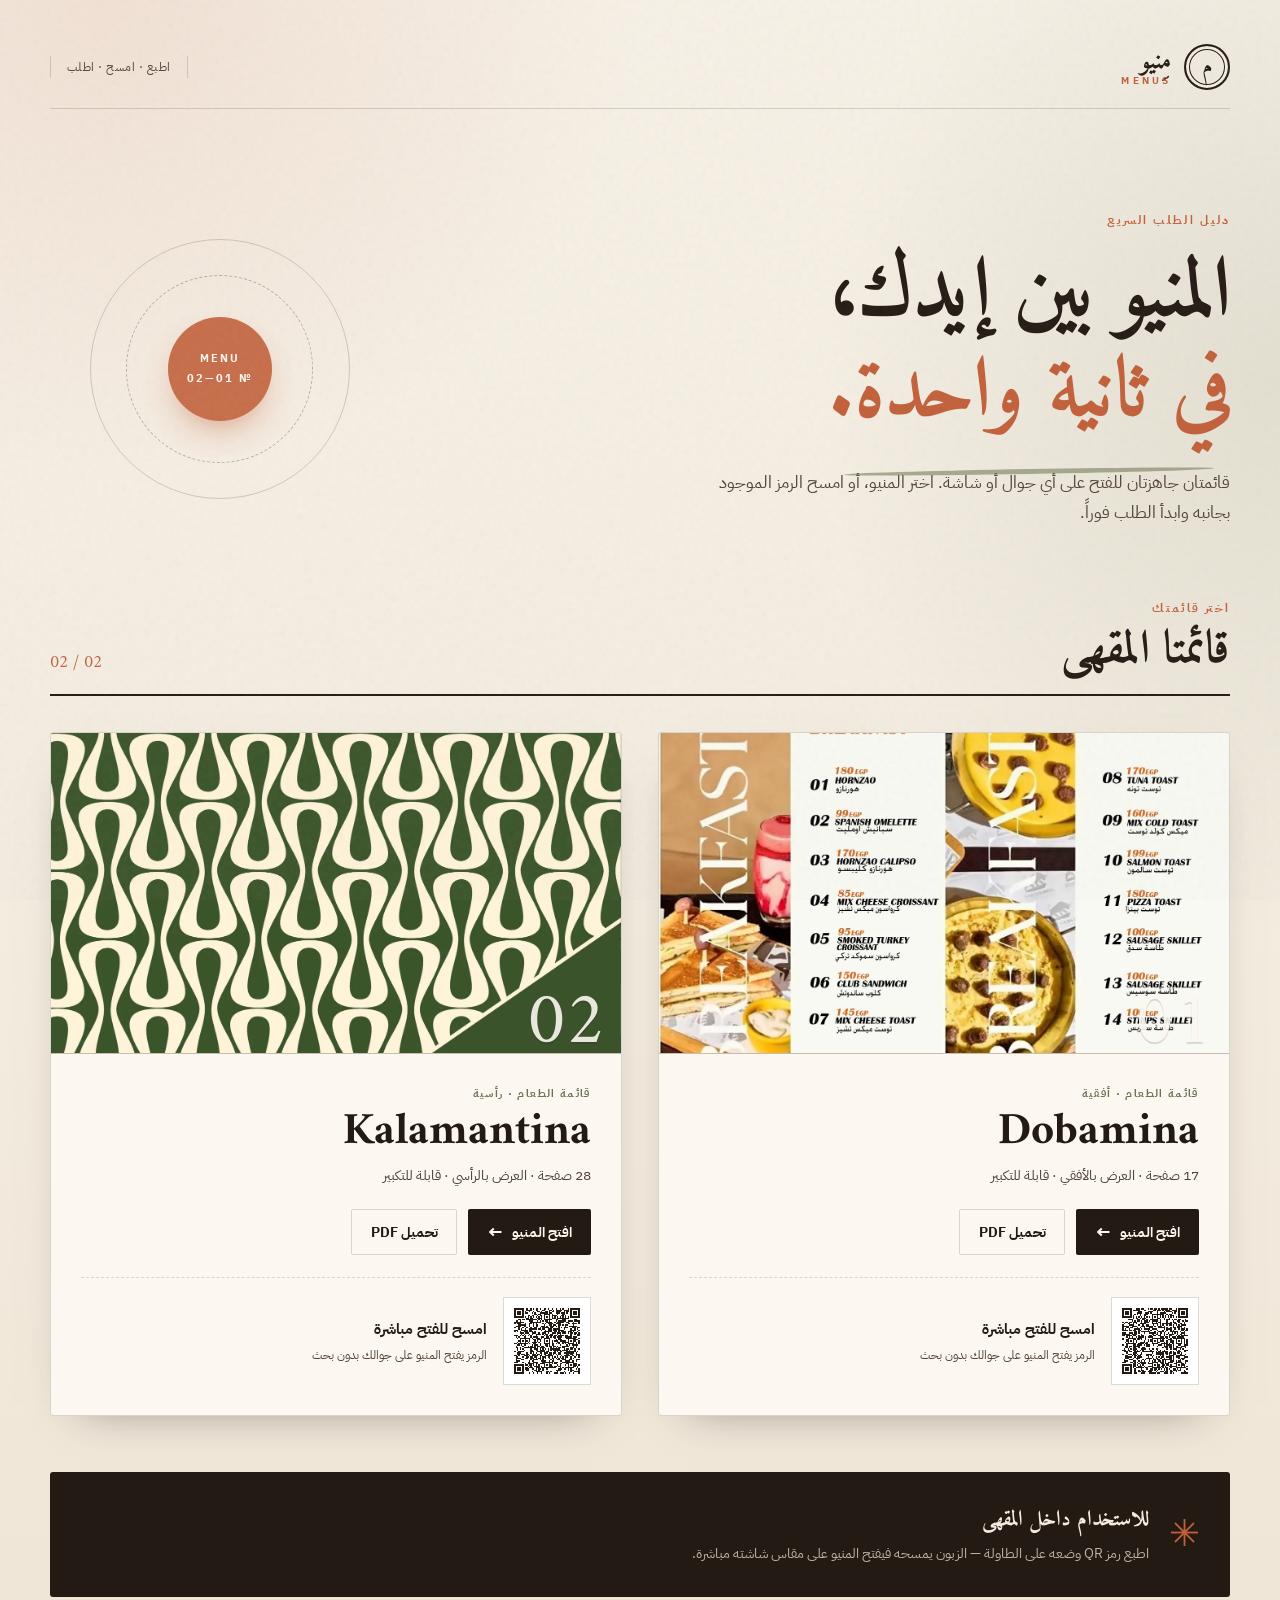
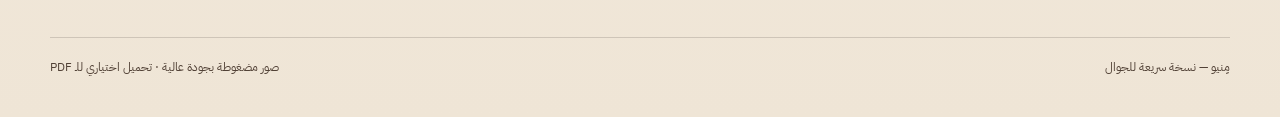
==== index.html @ 71b21008 "feat: add responsive menu site with optimized PDFs and QR codes" ====
<!doctype html>
<html lang="ar" dir="rtl">
<head>
  <meta charset="utf-8">
  <meta name="viewport" content="width=device-width, initial-scale=1">
  <meta name="theme-color" content="#241A14">
  <meta name="description" content="قوائم الطعام في مقهى كalamantina و Dobamina — افتح المنيو أو امسح رمز QR للوصول السريع.">
  <title>مِنيو | قوائم الطعام</title>
  <link rel="preconnect" href="https://fonts.googleapis.com">
  <link rel="preconnect" href="https://fonts.gstatic.com" crossorigin>
  <link href="https://fonts.googleapis.com/css2?family=Amiri:wght@400;700&family=IBM+Plex+Sans+Arabic:wght@400;500;600;700&display=swap" rel="stylesheet">
  <link rel="stylesheet" href="assets/css/style.css">
</head>
<body>
  <div class="page-wrap">
    <header class="site-header">
      <a class="brand" href="index.html" aria-label="الرئيسية">
        <span class="brand-stamp" aria-hidden="true"><span>م</span></span>
        <span class="brand-text"><strong>مِنيو</strong><small>MENUS</small></span>
      </a>
      <p class="header-note">اطبع · امسح · اطلب</p>
    </header>

    <main>
      <section class="hero" aria-labelledby="hero-title">
        <div class="hero-copy">
          <p class="eyebrow">دليل الطلب السريع</p>
          <h1 id="hero-title">المنيو بين إيدك،<br><em>في ثانية واحدة.</em></h1>
          <p class="hero-lede">قائمتان جاهزتان للفتح على أي جوال أو شاشة. اختر المنيو، أو امسح الرمز الموجود بجانبه وابدأ الطلب فوراً.</p>
        </div>
        <div class="hero-mark" aria-hidden="true">
          <span class="ring ring-1"></span>
          <span class="ring ring-2"></span>
          <span class="ring ring-3"></span>
          <span class="mark-label">MENU<br>№ 01—02</span>
        </div>
      </section>

      <section class="section-head" aria-labelledby="menus-title">
        <div>
          <p class="eyebrow">اختر قائمتك</p>
          <h2 id="menus-title">قائمتا المقهى</h2>
        </div>
        <p class="section-count">02 / 02</p>
      </section>

      <section class="menu-grid" aria-label="قوائم الطعام">
        <article class="menu-card">
          <div class="card-media">
            <img src="assets/covers/dobamina.webp" alt="صورة غلاف منيو Dobamina" width="1400" height="989" loading="lazy" decoding="async">
            <span class="card-index" aria-hidden="true">01</span>
          </div>
          <div class="card-body">
            <p class="card-kicker">قائمة الطعام · أفقية</p>
            <h3>Dobamina</h3>
            <p class="card-meta">17 صفحة · العرض بالأفقي · قابلة للتكبير</p>
            <div class="card-actions">
              <a class="btn btn-primary" href="menus/dobamina/">افتح المنيو <span class="btn-arrow" aria-hidden="true">←</span></a>
              <a class="btn btn-quiet" href="downloads/Dobamina_Menu_compressed.pdf" download>تحميل PDF</a>
            </div>
            <div class="qr-block">
              <img src="assets/qr/dobamina-qr.png" alt="رمز QR لفتح منيو Dobamina مباشرة" width="88" height="88" loading="lazy">
              <div class="qr-copy"><strong>امسح للفتح مباشرة</strong><span>الرمز يفتح المنيو على جوالك بدون بحث</span></div>
            </div>
          </div>
        </article>

        <article class="menu-card">
          <div class="card-media">
            <img src="assets/covers/kalamantina.webp" alt="صورة غلاف منيو Kalamantina" width="1400" height="1979" loading="lazy" decoding="async">
            <span class="card-index" aria-hidden="true">02</span>
          </div>
          <div class="card-body">
            <p class="card-kicker">قائمة الطعام · رأسية</p>
            <h3>Kalamantina</h3>
            <p class="card-meta">28 صفحة · العرض بالرأسي · قابلة للتكبير</p>
            <div class="card-actions">
              <a class="btn btn-primary" href="menus/kalamantina/">افتح المنيو <span class="btn-arrow" aria-hidden="true">←</span></a>
              <a class="btn btn-quiet" href="downloads/Kalamantina_Menu_compressed.pdf" download>تحميل PDF</a>
            </div>
            <div class="qr-block">
              <img src="assets/qr/kalamantina-qr.png" alt="رمز QR لفتح منيو Kalamantina مباشرة" width="88" height="88" loading="lazy">
              <div class="qr-copy"><strong>امسح للفتح مباشرة</strong><span>الرمز يفتح المنيو على جوالك بدون بحث</span></div>
            </div>
          </div>
        </article>
      </section>

      <aside class="print-tip">
        <span class="print-tip-mark" aria-hidden="true">✳</span>
        <div><strong>للاستخدام داخل المقهى</strong><p>اطبع رمز QR وضعه على الطاولة — الزبون يمسحه فيفتح المنيو على مقاس شاشته مباشرة.</p></div>
      </aside>
    </main>

    <footer class="site-footer">
      <p>مِنيو — نسخة سريعة للجوال</p>
      <p>صور مضغوطة بجودة عالية · تحميل اختياري للـ PDF</p>
    </footer>
  </div>
</body>
</html>
---- assets/css/style.css ----
/* Landing page — warm editorial cafe menu */
:root {
  --ink: #241a14;
  --ink-soft: #514136;
  --paper: #f4ede1;
  --paper-deep: #e8dcc9;
  --card: #fcf8f1;
  --clay: #c2603a;
  --clay-dark: #a34c2b;
  --olive: #69724f;
  --line: rgba(36, 26, 20, 0.16);
  --shadow: 0 18px 45px -30px rgba(36, 26, 20, 0.55);
  --font-display: "Amiri", "Traditional Arabic", serif;
  --font-body: "IBM Plex Sans Arabic", Tahoma, sans-serif;
}

* { box-sizing: border-box; }

html { scroll-behavior: smooth; }

body {
  margin: 0;
  min-width: 320px;
  color: var(--ink);
  font-family: var(--font-body);
  font-size: 16px;
  line-height: 1.7;
  background-color: var(--paper);
  background-image:
    radial-gradient(ellipse 60% 40% at 8% 0%, rgba(194, 96, 58, 0.11), transparent 70%),
    radial-gradient(ellipse 50% 45% at 100% 22%, rgba(105, 114, 79, 0.13), transparent 72%),
    linear-gradient(180deg, #f7f1e7 0%, var(--paper) 45%, #efe5d6 100%);
}

body::before {
  content: "";
  position: fixed;
  inset: 0;
  pointer-events: none;
  z-index: 50;
  opacity: 0.22;
  background-image: url("data:image/svg+xml,%3Csvg viewBox='0 0 180 180' xmlns='http://www.w3.org/2000/svg'%3E%3Cfilter id='n'%3E%3CfeTurbulence type='fractalNoise' baseFrequency='0.85' numOctaves='3' stitchTiles='stitch'/%3E%3C/filter%3E%3Crect width='100%25' height='100%25' filter='url(%23n)' opacity='0.28'/%3E%3C/svg%3E");
}

a { color: inherit; }

:focus-visible {
  outline: 3px solid var(--clay);
  outline-offset: 3px;
  border-radius: 3px;
}

.page-wrap {
  width: min(1180px, 100% - clamp(1.25rem, 5vw, 4rem));
  margin-inline: auto;
  padding-block: clamp(1.25rem, 4vw, 2.75rem) 2.5rem;
}

/* Header */
.site-header {
  display: flex;
  align-items: center;
  justify-content: space-between;
  gap: 1rem;
  padding-bottom: 1.1rem;
  border-bottom: 1px solid var(--line);
  animation: rise 0.7s ease both;
}

.brand { display: inline-flex; align-items: center; gap: 0.8rem; text-decoration: none; }

.brand-stamp {
  width: 46px;
  height: 46px;
  display: grid;
  place-items: center;
  border: 2px solid var(--ink);
  border-radius: 50%;
  font-family: var(--font-display);
  font-size: 1.5rem;
  line-height: 1;
  box-shadow: inset 0 0 0 3px var(--paper), inset 0 0 0 4px var(--ink);
}

.brand-text { display: flex; flex-direction: column; line-height: 1.1; }
.brand-text strong { font-family: var(--font-display); font-size: 1.65rem; font-weight: 700; }
.brand-text small { font-size: 0.62rem; letter-spacing: 0.32em; color: var(--clay); font-weight: 700; }

.header-note {
  margin: 0;
  font-size: 0.78rem;
  letter-spacing: 0.04em;
  color: var(--ink-soft);
  border-inline: 1px solid var(--line);
  padding-inline: 1rem;
}

/* Hero */
.hero {
  position: relative;
  display: grid;
  grid-template-columns: minmax(0, 1.4fr) minmax(220px, 0.6fr);
  align-items: center;
  gap: clamp(1rem, 4vw, 3rem);
  padding-block: clamp(3rem, 8vw, 6.5rem) clamp(2.75rem, 6vw, 4.5rem);
}

.eyebrow {
  margin: 0 0 0.9rem;
  color: var(--clay);
  font-size: 0.72rem;
  font-weight: 700;
  letter-spacing: 0.18em;
  text-transform: uppercase;
}

.hero h1 {
  margin: 0;
  font-family: var(--font-display);
  font-weight: 700;
  font-size: clamp(2.65rem, 6.6vw, 5.4rem);
  line-height: 1.18;
  letter-spacing: -0.01em;
}

.hero h1 em {
  font-style: normal;
  color: var(--clay);
  position: relative;
  white-space: nowrap;
}

.hero h1 em::after {
  content: "";
  position: absolute;
  inset-inline: 4%;
  bottom: -0.06em;
  height: 5px;
  background: var(--olive);
  border-radius: 50%;
  opacity: 0.55;
  transform: rotate(-1deg);
}

.hero-lede {
  max-width: 54ch;
  margin: 1.5rem 0 0;
  color: var(--ink-soft);
  font-size: clamp(0.98rem, 1.5vw, 1.08rem);
}

.hero-copy { animation: rise 0.8s 0.06s ease both; }

.hero-mark {
  position: relative;
  justify-self: center;
  width: min(260px, 100%);
  aspect-ratio: 1;
  display: grid;
  place-items: center;
  animation: rise 0.9s 0.14s ease both;
}

.ring { position: absolute; border-radius: 50%; border: 1px solid var(--ink); }
.ring-1 { inset: 0; opacity: 0.18; }
.ring-2 { inset: 14%; border-style: dashed; opacity: 0.3; }
.ring-3 { inset: 30%; background: var(--clay); border: 0; opacity: 0.9; box-shadow: 0 16px 40px -18px var(--clay); }

.mark-label {
  position: relative;
  z-index: 1;
  color: #fff9ef;
  font-size: 0.68rem;
  font-weight: 700;
  letter-spacing: 0.18em;
  line-height: 1.8;
  text-align: center;
}

/* Section heading */
.section-head {
  display: flex;
  align-items: flex-end;
  justify-content: space-between;
  gap: 1rem;
  padding-bottom: 1rem;
  border-bottom: 2px solid var(--ink);
}

.section-head .eyebrow { margin-bottom: 0.25rem; }

.section-head h2 {
  margin: 0;
  font-family: var(--font-display);
  font-size: clamp(1.9rem, 3.6vw, 2.9rem);
  line-height: 1.2;
}

.section-count { margin: 0; color: var(--clay); font-family: var(--font-display); font-size: 1.1rem; }

/* Cards */
.menu-grid {
  display: grid;
  grid-template-columns: repeat(auto-fit, minmax(min(100%, 390px), 1fr));
  gap: clamp(1.25rem, 3vw, 2.25rem);
  margin-top: clamp(1.5rem, 3vw, 2.25rem);
}

.menu-card {
  position: relative;
  display: flex;
  flex-direction: column;
  background: var(--card);
  border: 1px solid var(--line);
  border-radius: 3px;
  box-shadow: var(--shadow);
  overflow: hidden;
  transition: transform 0.28s ease, box-shadow 0.28s ease;
  animation: rise 0.8s ease both;
}

.menu-card:nth-child(1) { animation-delay: 0.16s; }
.menu-card:nth-child(2) { animation-delay: 0.24s; }

.menu-card:hover {
  transform: translateY(-5px);
  box-shadow: 0 26px 55px -28px rgba(36, 26, 20, 0.7);
}

.card-media {
  position: relative;
  aspect-ratio: 16 / 9;
  overflow: hidden;
  background: var(--paper-deep);
  border-bottom: 1px solid var(--line);
}

.card-media img { width: 100%; height: 100%; object-fit: cover; object-position: center 42%; display: block; }
.menu-card:nth-child(2) .card-media img { object-position: center 12%; }

.card-index {
  position: absolute;
  inset-inline-start: 1rem;
  bottom: -0.55rem;
  font-family: var(--font-display);
  font-size: 4.6rem;
  line-height: 1;
  color: var(--card);
  text-shadow: 0 2px 0 var(--line);
  opacity: 0.9;
}

.card-body { padding: clamp(1.25rem, 2.5vw, 1.9rem); display: flex; flex-direction: column; flex: 1; }

.card-kicker { margin: 0 0 0.25rem; font-size: 0.7rem; color: var(--olive); font-weight: 700; letter-spacing: 0.12em; }

.card-body h3 {
  margin: 0;
  font-family: var(--font-display);
  font-size: clamp(2rem, 3.6vw, 2.8rem);
  line-height: 1.15;
}

.card-meta { margin: 0.35rem 0 1.3rem; color: var(--ink-soft); font-size: 0.88rem; }

.card-actions { display: flex; flex-wrap: wrap; gap: 0.7rem; margin-bottom: 1.4rem; }

.btn {
  display: inline-flex;
  align-items: center;
  justify-content: center;
  gap: 0.6rem;
  min-height: 46px;
  padding: 0.55rem 1.15rem;
  border-radius: 2px;
  font: inherit;
  font-size: 0.9rem;
  font-weight: 700;
  text-decoration: none;
  transition: background 0.2s ease, color 0.2s ease, transform 0.2s ease;
}

.btn:hover { transform: translateY(-2px); }
.btn-primary { background: var(--ink); color: #fdf7ed; }
.btn-primary:hover { background: var(--clay); }
.btn-quiet { border: 1px solid var(--line); color: var(--ink); background: transparent; }
.btn-quiet:hover { background: var(--paper-deep); }
.btn-arrow { font-size: 1.15rem; line-height: 1; }

.qr-block {
  display: flex;
  align-items: center;
  gap: 1rem;
  margin-top: auto;
  padding-top: 1.15rem;
  border-top: 1px dashed var(--line);
}

.qr-block img {
  width: 88px;
  height: 88px;
  flex: none;
  padding: 5px;
  background: #fff;
  border: 1px solid var(--line);
  image-rendering: pixelated;
}

.qr-copy { display: flex; flex-direction: column; gap: 0.15rem; }
.qr-copy strong { font-size: 0.95rem; }
.qr-copy span { color: var(--ink-soft); font-size: 0.78rem; line-height: 1.55; }

/* Print tip */
.print-tip {
  display: flex;
  align-items: center;
  gap: 1.2rem;
  margin-top: clamp(2rem, 5vw, 3.5rem);
  padding: clamp(1.2rem, 3vw, 1.9rem);
  background: var(--ink);
  color: #f5ecdf;
  border-radius: 3px;
}

.print-tip-mark { font-size: 2.3rem; color: var(--clay); line-height: 1; }
.print-tip strong { font-family: var(--font-display); font-size: 1.35rem; font-weight: 700; }
.print-tip p { margin: 0.2rem 0 0; color: rgba(245, 236, 223, 0.72); font-size: 0.88rem; }

/* Footer */
.site-footer {
  display: flex;
  flex-wrap: wrap;
  justify-content: space-between;
  gap: 0.5rem 1.5rem;
  margin-top: 2.5rem;
  padding-top: 1.2rem;
  border-top: 1px solid var(--line);
  color: var(--ink-soft);
  font-size: 0.75rem;
}

.site-footer p { margin: 0; }

@keyframes rise {
  from { opacity: 0; transform: translateY(18px); }
  to { opacity: 1; transform: translateY(0); }
}

@media (max-width: 720px) {
  .hero { grid-template-columns: 1fr; padding-block: 2.75rem 2.5rem; }
  .hero-mark { width: 170px; justify-self: start; }
  .header-note { display: none; }
  .card-media { aspect-ratio: 16 / 10; }
  .qr-block img { width: 76px; height: 76px; }
}

@media (prefers-reduced-motion: reduce) {
  html { scroll-behavior: auto; }
  *, *::before, *::after { animation-duration: 0.01ms !important; transition-duration: 0.01ms !important; }
}

@media print {
  body { background: #fff; }
  body::before, .card-actions, .print-tip { display: none; }
  .page-wrap { width: 100%; }
  .menu-card { break-inside: avoid; box-shadow: none; }
}
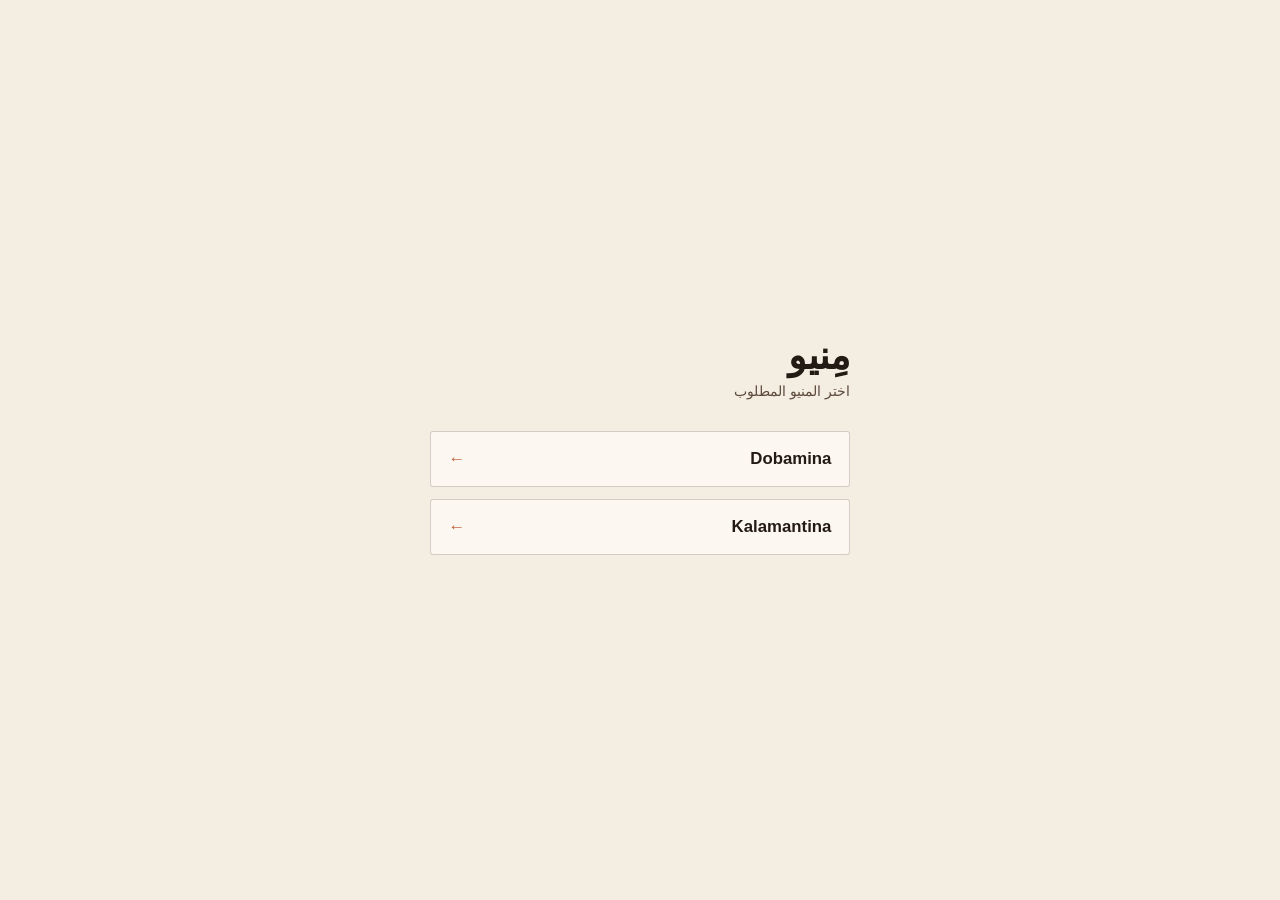
==== commit 4f16df18: "fix: add minimal root entry page and favicon" ====
--- a/index.html
+++ b/index.html
@@ -3,99 +3,28 @@
 <head>
   <meta charset="utf-8">
   <meta name="viewport" content="width=device-width, initial-scale=1">
-  <meta name="theme-color" content="#241A14">
-  <meta name="description" content="قوائم الطعام في مقهى كalamantina و Dobamina — افتح المنيو أو امسح رمز QR للوصول السريع.">
-  <title>مِنيو | قوائم الطعام</title>
-  <link rel="preconnect" href="https://fonts.googleapis.com">
-  <link rel="preconnect" href="https://fonts.gstatic.com" crossorigin>
-  <link href="https://fonts.googleapis.com/css2?family=Amiri:wght@400;700&family=IBM+Plex+Sans+Arabic:wght@400;500;600;700&display=swap" rel="stylesheet">
-  <link rel="stylesheet" href="assets/css/style.css">
+  <meta name="theme-color" content="#1d1510">
+  <meta name="description" content="روابط المنيوهات المستقلة.">
+  <title>مِنيو</title>
+  <link rel="icon" href="data:image/svg+xml,%3Csvg xmlns='http://www.w3.org/2000/svg' viewBox='0 0 32 32'%3E%3Crect width='32' height='32' rx='16' fill='%23241a14'/%3E%3Ctext x='16' y='23' font-size='20' text-anchor='middle' fill='%23f7efe3' font-family='serif'%3E%D9%85%3C/text%3E%3C/svg%3E">
+  <style>
+    :root { --ink:#241a14; --paper:#f4ede1; --clay:#c2603a; }
+    * { box-sizing:border-box; }
+    body { margin:0; min-height:100dvh; display:grid; place-items:center; padding:1.5rem; background:var(--paper); color:var(--ink); font-family:Tahoma,sans-serif; }
+    main { width:min(420px,100%); }
+    h1 { margin:0 0 0.3rem; font:700 2.4rem/1.2 Georgia,serif; }
+    p { margin:0 0 2rem; color:#5c4a3d; font-size:0.9rem; }
+    a { display:flex; align-items:center; justify-content:space-between; gap:1rem; min-height:56px; margin-bottom:0.75rem; padding:0.8rem 1.1rem; border:1px solid rgba(36,26,20,.2); border-radius:3px; background:#fcf8f1; color:var(--ink); font-size:1.05rem; font-weight:700; text-decoration:none; }
+    a:hover { border-color:var(--clay); background:#fff; }
+    a span { color:var(--clay); }
+  </style>
 </head>
 <body>
-  <div class="page-wrap">
-    <header class="site-header">
-      <a class="brand" href="index.html" aria-label="الرئيسية">
-        <span class="brand-stamp" aria-hidden="true"><span>م</span></span>
-        <span class="brand-text"><strong>مِنيو</strong><small>MENUS</small></span>
-      </a>
-      <p class="header-note">اطبع · امسح · اطلب</p>
-    </header>
-
-    <main>
-      <section class="hero" aria-labelledby="hero-title">
-        <div class="hero-copy">
-          <p class="eyebrow">دليل الطلب السريع</p>
-          <h1 id="hero-title">المنيو بين إيدك،<br><em>في ثانية واحدة.</em></h1>
-          <p class="hero-lede">قائمتان جاهزتان للفتح على أي جوال أو شاشة. اختر المنيو، أو امسح الرمز الموجود بجانبه وابدأ الطلب فوراً.</p>
-        </div>
-        <div class="hero-mark" aria-hidden="true">
-          <span class="ring ring-1"></span>
-          <span class="ring ring-2"></span>
-          <span class="ring ring-3"></span>
-          <span class="mark-label">MENU<br>№ 01—02</span>
-        </div>
-      </section>
-
-      <section class="section-head" aria-labelledby="menus-title">
-        <div>
-          <p class="eyebrow">اختر قائمتك</p>
-          <h2 id="menus-title">قائمتا المقهى</h2>
-        </div>
-        <p class="section-count">02 / 02</p>
-      </section>
-
-      <section class="menu-grid" aria-label="قوائم الطعام">
-        <article class="menu-card">
-          <div class="card-media">
-            <img src="assets/covers/dobamina.webp" alt="صورة غلاف منيو Dobamina" width="1400" height="989" loading="lazy" decoding="async">
-            <span class="card-index" aria-hidden="true">01</span>
-          </div>
-          <div class="card-body">
-            <p class="card-kicker">قائمة الطعام · أفقية</p>
-            <h3>Dobamina</h3>
-            <p class="card-meta">17 صفحة · العرض بالأفقي · قابلة للتكبير</p>
-            <div class="card-actions">
-              <a class="btn btn-primary" href="menus/dobamina/">افتح المنيو <span class="btn-arrow" aria-hidden="true">←</span></a>
-              <a class="btn btn-quiet" href="downloads/Dobamina_Menu_compressed.pdf" download>تحميل PDF</a>
-            </div>
-            <div class="qr-block">
-              <img src="assets/qr/dobamina-qr.png" alt="رمز QR لفتح منيو Dobamina مباشرة" width="88" height="88" loading="lazy">
-              <div class="qr-copy"><strong>امسح للفتح مباشرة</strong><span>الرمز يفتح المنيو على جوالك بدون بحث</span></div>
-            </div>
-          </div>
-        </article>
-
-        <article class="menu-card">
-          <div class="card-media">
-            <img src="assets/covers/kalamantina.webp" alt="صورة غلاف منيو Kalamantina" width="1400" height="1979" loading="lazy" decoding="async">
-            <span class="card-index" aria-hidden="true">02</span>
-          </div>
-          <div class="card-body">
-            <p class="card-kicker">قائمة الطعام · رأسية</p>
-            <h3>Kalamantina</h3>
-            <p class="card-meta">28 صفحة · العرض بالرأسي · قابلة للتكبير</p>
-            <div class="card-actions">
-              <a class="btn btn-primary" href="menus/kalamantina/">افتح المنيو <span class="btn-arrow" aria-hidden="true">←</span></a>
-              <a class="btn btn-quiet" href="downloads/Kalamantina_Menu_compressed.pdf" download>تحميل PDF</a>
-            </div>
-            <div class="qr-block">
-              <img src="assets/qr/kalamantina-qr.png" alt="رمز QR لفتح منيو Kalamantina مباشرة" width="88" height="88" loading="lazy">
-              <div class="qr-copy"><strong>امسح للفتح مباشرة</strong><span>الرمز يفتح المنيو على جوالك بدون بحث</span></div>
-            </div>
-          </div>
-        </article>
-      </section>
-
-      <aside class="print-tip">
-        <span class="print-tip-mark" aria-hidden="true">✳</span>
-        <div><strong>للاستخدام داخل المقهى</strong><p>اطبع رمز QR وضعه على الطاولة — الزبون يمسحه فيفتح المنيو على مقاس شاشته مباشرة.</p></div>
-      </aside>
-    </main>
-
-    <footer class="site-footer">
-      <p>مِنيو — نسخة سريعة للجوال</p>
-      <p>صور مضغوطة بجودة عالية · تحميل اختياري للـ PDF</p>
-    </footer>
-  </div>
+  <main>
+    <h1>مِنيو</h1>
+    <p>اختر المنيو المطلوب</p>
+    <a href="dobamina/">Dobamina <span aria-hidden="true">←</span></a>
+    <a href="kalamantina/">Kalamantina <span aria-hidden="true">←</span></a>
+  </main>
 </body>
 </html>
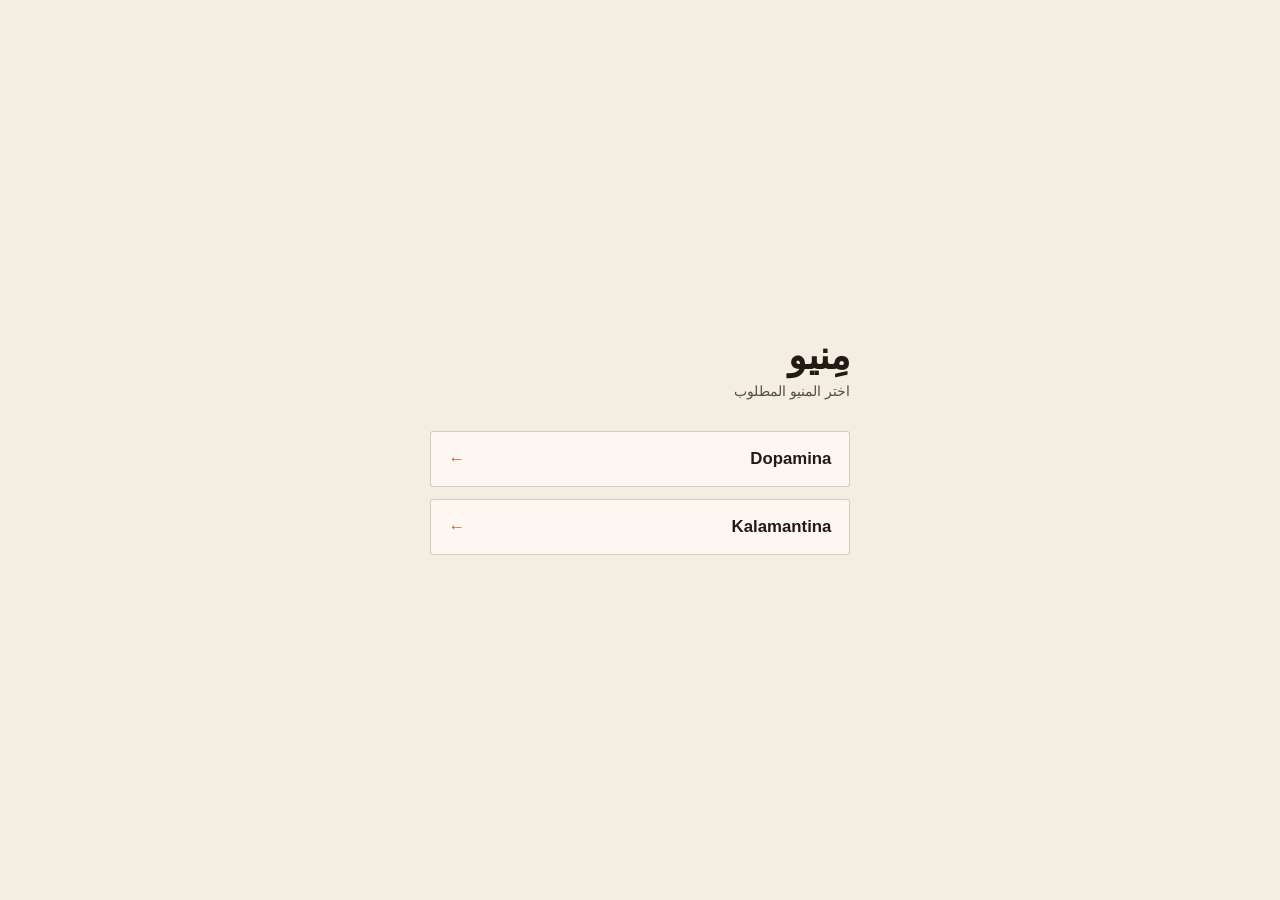
==== commit 3a83c5dd: "fix: rename to Dopamina with legacy redirects + fluid mobile viewer (free pan, inertia, flick paging" ====
--- a/index.html
+++ b/index.html
@@ -23,7 +23,7 @@
   <main>
     <h1>مِنيو</h1>
     <p>اختر المنيو المطلوب</p>
-    <a href="dobamina/">Dobamina <span aria-hidden="true">←</span></a>
+    <a href="dopamina/">Dopamina <span aria-hidden="true">←</span></a>
     <a href="kalamantina/">Kalamantina <span aria-hidden="true">←</span></a>
   </main>
 </body>
